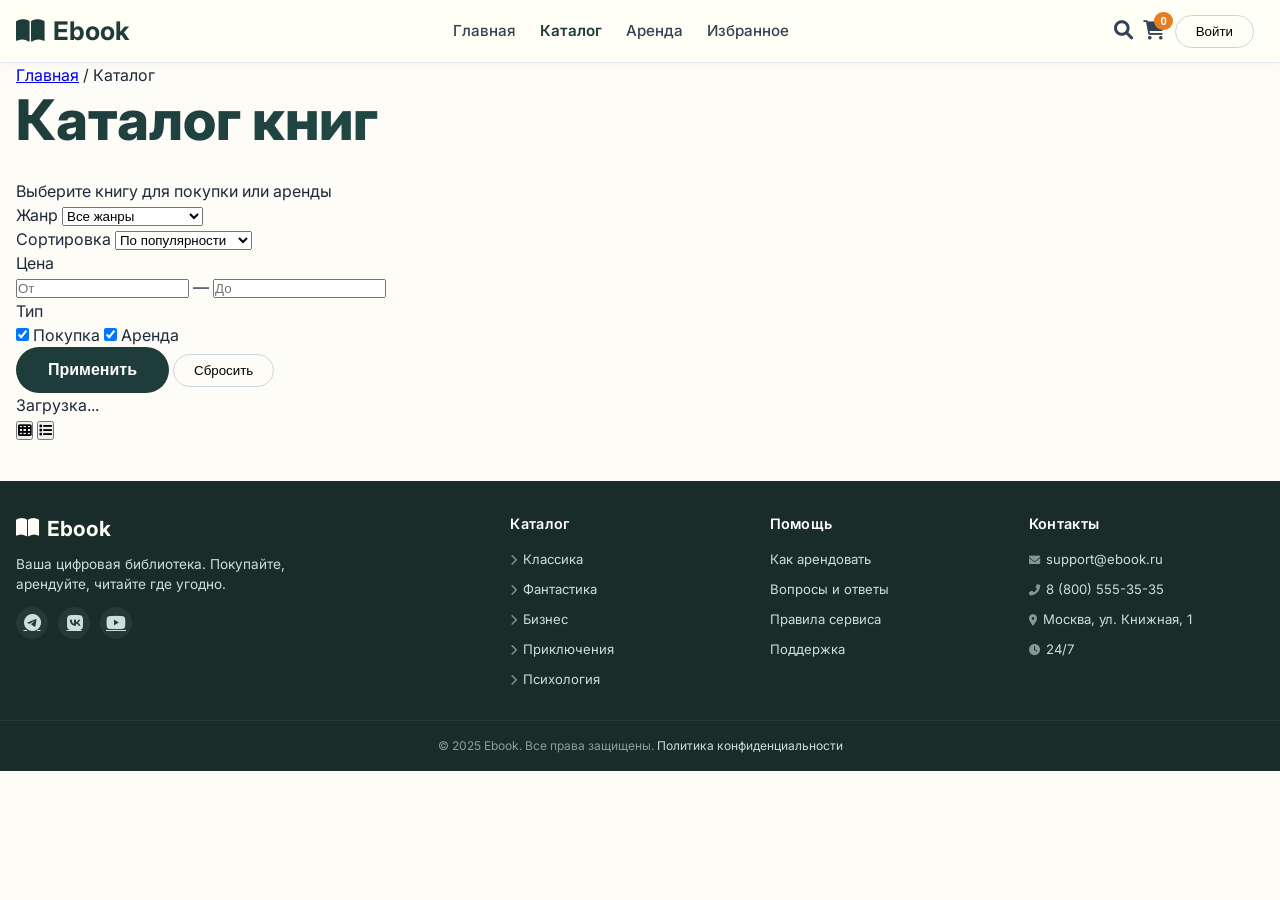
==== catalog.html @ c2105629 "Pre-release(v2)" ====
<!DOCTYPE html>
<html lang="ru">
<head>
    <meta charset="UTF-8">
    <meta name="viewport" content="width=device-width, initial-scale=1.0, user-scalable=yes">
    <title>Каталог книг — Ebook</title>
    <link rel="stylesheet" href="style.css">
    <link rel="stylesheet" href="catalog.css">
    <link href="https://fonts.googleapis.com/css2?family=Inter:opsz,wght@14..32,300;14..32,400;14..32,600;14..32,700&display=swap" rel="stylesheet">
    <link rel="stylesheet" href="https://cdnjs.cloudflare.com/ajax/libs/font-awesome/6.0.0-beta3/css/all.min.css">
</head>
<body>
    <header class="header">
        <div class="container header-container">
            <div class="logo">
                <i class="fas fa-book-open"></i>
                <span>Ebook</span>
            </div>
            <nav class="nav">
                <a href="index.html" class="nav-link">Главная</a>
                <a href="catalog.html" class="nav-link active">Каталог</a>
                <a href="rentals.html" class="nav-link">Аренда</a>
                <a href="favorites.html" class="nav-link">Избранное</a>
            </nav>
            <div class="header-actions">
                <button class="icon-btn" id="searchToggle"><i class="fas fa-search"></i></button>
                <div style="position: relative;">
                    <button class="icon-btn cart-btn">
                        <i class="fas fa-shopping-cart"></i>
                        <span class="cart-badge">0</span>
                    </button>
                    <div id="cartDropdown" class="cart-dropdown">
                        <div class="cart-header">
                            <h3><i class="fas fa-shopping-cart"></i> Моя корзина</h3>
                        </div>
                        <div id="cartItems" class="cart-items">
                            <div class="cart-empty">
                                <i class="fas fa-shopping-cart"></i>
                                <p>Корзина пуста</p>
                                <small>Добавьте книги из каталога</small>
                            </div>
                        </div>
                        <div class="cart-footer">
                            <div class="cart-total">
                                <span>Итого:</span>
                                <span id="cartTotal">0 ₽</span>
                            </div>
                            <button id="checkoutBtn" class="cart-checkout-btn">Оформить заказ</button>
                        </div>
                    </div>
                </div>
                <div id="authButtons">
                    <button class="btn-outline" id="openLoginModal">Войти</button>
                </div>
                <div id="userMenuContainer"></div>
            </div>
            <button class="mobile-menu-btn" id="mobileMenuBtn"><i class="fas fa-bars"></i></button>
        </div>
        <div class="search-bar" id="searchBar">
            <div class="container">
                <input type="text" placeholder="Поиск книг, авторов, жанров..." id="searchInput">
                <button><i class="fas fa-search"></i></button>
            </div>
        </div>
    </header>

    <main>
        <!-- Хлебные крошки -->
        <div class="breadcrumbs">
            <div class="container">
                <a href="index.html">Главная</a>
                <span>/</span>
                <span class="current">Каталог</span>
            </div>
        </div>

        <!-- Заголовок каталога -->
        <section class="catalog-header">
            <div class="container">
                <h1>Каталог книг</h1>
                <p>Выберите книгу для покупки или аренды</p>
            </div>
        </section>

        <!-- Фильтры -->
        <section class="filters-section">
            <div class="container">
                <div class="filters-wrapper">
                    <div class="filter-group">
                        <label for="genreFilter">Жанр</label>
                        <select id="genreFilter">
                            <option value="all">Все жанры</option>
                            <option value="классика">Классика</option>
                            <option value="фантастика">Фантастика</option>
                            <option value="бизнес">Бизнес-литература</option>
                            <option value="приключения">Приключения</option>
                            <option value="философия">Философия</option>
                            <option value="психология">Психология</option>
                            <option value="финансы">Финансы</option>
                        </select>
                    </div>

                    <div class="filter-group">
                        <label for="sortFilter">Сортировка</label>
                        <select id="sortFilter">
                            <option value="popular">По популярности</option>
                            <option value="price_asc">Сначала дешёвые</option>
                            <option value="price_desc">Сначала дорогие</option>
                            <option value="title">По названию</option>
                            <option value="new">Сначала новые</option>
                        </select>
                    </div>

                    <div class="filter-group price-filter">
                        <label>Цена</label>
                        <div class="price-inputs">
                            <input type="number" id="priceMin" placeholder="От" min="0">
                            <span>—</span>
                            <input type="number" id="priceMax" placeholder="До" min="0">
                        </div>
                    </div>

                    <div class="filter-group">
                        <label>Тип</label>
                        <div class="type-filters">
                            <label class="checkbox-label">
                                <input type="checkbox" id="filterBuy" checked>
                                Покупка
                            </label>
                            <label class="checkbox-label">
                                <input type="checkbox" id="filterRent" checked>
                                Аренда
                            </label>
                        </div>
                    </div>

                    <button id="applyFiltersBtn" class="btn-primary">Применить</button>
                    <button id="resetFiltersBtn" class="btn-outline">Сбросить</button>
                </div>
            </div>
        </section>

        <!-- Результаты -->
        <section class="catalog-results">
            <div class="container">
                <div class="results-header">
                    <span id="resultsCount">Загрузка...</span>
                    <div class="view-options">
                        <button class="view-btn active" data-view="grid"><i class="fas fa-th"></i></button>
                        <button class="view-btn" data-view="list"><i class="fas fa-list"></i></button>
                    </div>
                </div>
                <div class="books-grid" id="booksGrid">
                    <!-- Книги будут подгружены через JS -->
                </div>
                <div id="pagination" class="pagination">
                    <!-- Пагинация -->
                </div>
            </div>
        </section>
    </main>

    <footer class="footer">
    <div class="container footer-container">
        <div class="footer-col">
            <div class="logo"><i class="fas fa-book-open"></i> Ebook</div>
            <p>Ваша цифровая библиотека. Покупайте, арендуйте, читайте где угодно.</p>
            <div class="socials">
                <a href="https://web.telegram.org/" aria-label="Telegram"><i class="fab fa-telegram"></i></a>
                <a href="https://vk.ru/id590981479" aria-label="VK"><i class="fab fa-vk"></i></a>
                <a href="https://www.youtube.com/watch?v=0uU8vvMpwZo&t=7871s" aria-label="YouTube"><i class="fab fa-youtube"></i></a>
            </div>
        </div>
        <div class="footer-col">
            <h4>Каталог</h4>
            <ul>
                <li><a href="catalog.html?genre=классика"><i class="fas fa-chevron-right"></i> Классика</a></li>
                <li><a href="catalog.html?genre=фантастика"><i class="fas fa-chevron-right"></i> Фантастика</a></li>
                <li><a href="catalog.html?genre=бизнес"><i class="fas fa-chevron-right"></i> Бизнес</a></li>
                <li><a href="catalog.html?genre=приключения"><i class="fas fa-chevron-right"></i> Приключения</a></li>
                <li><a href="catalog.html?genre=психология"><i class="fas fa-chevron-right"></i> Психология</a></li>
            </ul>
        </div>
        <div class="footer-col">
            <h4>Помощь</h4>
                    <ul>
                        <li><a href="faq.html#how-to-rent">Как арендовать</a></li>
                        <li><a href="faq.html#qa">Вопросы и ответы</a></li>
                        <li><a href="faq.html#rules">Правила сервиса</a></li>
                        <li><a href="faq.html#support">Поддержка</a></li>
                    </ul>
        </div>
        <div class="footer-col">
            <h4>Контакты</h4>
            <ul>
                <li><a href="mailto:support@ebook.ru"><i class="fas fa-envelope"></i> support@ebook.ru</a></li>
                <li><a href="tel:88005553535"><i class="fas fa-phone-alt"></i> 8 (800) 555-35-35</a></li>
                <li><a href="#"><i class="fas fa-map-marker-alt"></i> Москва, ул. Книжная, 1</a></li>
                <li><a href="#"><i class="fas fa-clock"></i> 24/7</a></li>
            </ul>
        </div>
    </div>
    <div class="footer-bottom">
        <p>© 2025 Ebook. Все права защищены. <a href="#">Политика конфиденциальности</a></p>
    </div>
</footer>

    <!-- Модальное окно авторизации -->
    <div id="authModal" class="modal">
        <div class="modal-content">
            <div class="modal-header">
                <h2 id="modalTitle">Вход в аккаунт</h2>
                <button class="modal-close">&times;</button>
            </div>
            
            <div id="loginForm" class="auth-form">
                <div class="form-group">
                    <label for="loginEmail">Email</label>
                    <input type="email" id="loginEmail" placeholder="example@mail.com" required>
                </div>
                <div class="form-group">
                    <label for="loginPassword">Пароль</label>
                    <input type="password" id="loginPassword" placeholder="••••••••" required>
                </div>
                <button id="loginBtn" class="btn-primary auth-submit">Войти</button>
                <p class="auth-switch">
                    Нет аккаунта? <a href="#" id="switchToRegister">Зарегистрироваться</a>
                </p>
                <p class="auth-switch">
                    <a href="#" id="forgotPassword">Забыли пароль?</a>
                </p>
            </div>
            
            <div id="registerForm" class="auth-form" style="display: none;">
                <div class="form-group">
                    <label for="regUsername">Имя пользователя</label>
                    <input type="text" id="regUsername" placeholder="Иван Иванов" required>
                </div>
                <div class="form-group">
                    <label for="regEmail">Email</label>
                    <input type="email" id="regEmail" placeholder="example@mail.com" required>
                </div>
                <div class="form-group">
                    <label for="regPassword">Пароль</label>
                    <input type="password" id="regPassword" placeholder="минимум 6 символов" required>
                </div>
                <div class="form-group">
                    <label for="regConfirmPassword">Подтвердите пароль</label>
                    <input type="password" id="regConfirmPassword" placeholder="••••••••" required>
                </div>
                <button id="registerBtn" class="btn-primary auth-submit">Зарегистрироваться</button>
                <p class="auth-switch">
                    Уже есть аккаунт? <a href="#" id="switchToLogin">Войти</a>
                </p>
            </div>
            
            <div id="resetForm" class="auth-form" style="display: none;">
                <div class="form-group">
                    <label for="resetEmail">Email</label>
                    <input type="email" id="resetEmail" placeholder="example@mail.com" required>
                </div>
                <button id="resetBtn" class="btn-primary auth-submit">Сбросить пароль</button>
                <p class="auth-switch">
                    <a href="#" id="backToLogin">Вернуться ко входу</a>
                </p>
            </div>
            
            <div id="authMessage" class="auth-message"></div>
        </div>
    </div>

    <!-- Профиль пользователя -->
    <div id="userMenu" class="user-menu" style="display: none;">
        <div class="user-info">
            <i class="fas fa-user-circle"></i>
            <span id="userName"></span>
        </div>
        <div class="user-dropdown">
            <a href="#" id="userProfileBtn"><i class="fas fa-user"></i> Профиль</a>
            <a href="rentals.html"><i class="fas fa-calendar-alt"></i> Мои аренды</a>
            <a href="favorites.html"><i class="fas fa-heart"></i> Избранное</a>
            <a href="#" id="logoutBtn"><i class="fas fa-sign-out-alt"></i> Выйти</a>
        </div>
    </div>

    <script type="module" src="catalog.js"></script>
</body>
</html>
---- style.css ----
/* RESET & BASE */
* {
    margin: 0;
    padding: 0;
    box-sizing: border-box;
}

body {
    font-family: 'Inter', sans-serif;
    background-color: #fefcf7;
    color: #1e2a3a;
    line-height: 1.5;
}

.container {
    max-width: 1400px;
    margin: 0 auto;
    padding: 0 16px;
}

/* TYPOGRAPHY */
h1 {
    font-size: 3.5rem;
    font-weight: 800;
    line-height: 1.2;
    margin-bottom: 1.5rem;
    background: linear-gradient(135deg, #1e3c3a, #2a5f5b);
    -webkit-background-clip: text;
    background-clip: text;
    color: transparent;
}

h2 {
    font-size: 2.2rem;
    margin-bottom: 0.5rem;
    color: #1e3c3a;
}

.section-header {
    text-align: center;
    margin-bottom: 3rem;
}

.section-header p {
    color: #5a6e7c;
    font-size: 1.1rem;
}

/* BUTTONS */
.btn-primary {
    background: #1e3c3a;
    color: white;
    border: none;
    padding: 14px 32px;
    border-radius: 40px;
    font-weight: 600;
    font-size: 1rem;
    cursor: pointer;
    transition: 0.2s;
    display: inline-flex;
    align-items: center;
    gap: 10px;
}

.btn-primary:hover {
    background: #2a5f5b;
    transform: translateY(-2px);
    box-shadow: 0 10px 20px rgba(0,0,0,0.05);
}

.btn-secondary {
    background: white;
    border: 1px solid #cbd5e1;
    padding: 14px 32px;
    border-radius: 40px;
    font-weight: 600;
    cursor: pointer;
    transition: 0.2s;
    display: inline-flex;
    align-items: center;
    gap: 8px;
}

.btn-secondary:hover {
    background: #f1f5f9;
    border-color: #1e3c3a;
}

.btn-outline {
    background: transparent;
    border: 1px solid #cbd5e1;
    padding: 8px 20px;
    border-radius: 40px;
    font-weight: 500;
    cursor: pointer;
    transition: 0.2s;
}

.btn-outline:hover {
    border-color: #1e3c3a;
    background: #f8fafc;
}

/* HEADER */
.header {
    background: white;
    box-shadow: 0 2px 15px rgba(0,0,0,0.03);
    position: sticky;
    top: 0;
    z-index: 100;
    backdrop-filter: blur(8px);
    background: rgba(255,255,245,0.92);
}

.header-container {
    display: flex;
    justify-content: space-between;
    align-items: center;
    padding: 12px 16px;
    gap: 20px;
    flex-wrap: wrap;
}

.logo {
    font-size: 1.6rem;
    font-weight: 700;
    color: #1e3c3a;
    display: flex;
    align-items: center;
    gap: 8px;
}

.logo i {
    font-size: 1.6rem;
}

.nav {
    display: flex;
    gap: 24px;
}

.nav-link {
    text-decoration: none;
    color: #334155;
    font-weight: 500;
    transition: 0.2s;
    font-size: 0.95rem;
}

.nav-link.active,
.nav-link:hover {
    color: #1e3c3a;
    font-weight: 600;
}

.header-actions {
    display: flex;
    gap: 10px;
    align-items: center;
    position: relative;
}

.icon-btn {
    background: none;
    border: none;
    font-size: 1.2rem;
    cursor: pointer;
    color: #334155;
    position: relative;
}

.cart-badge {
    position: absolute;
    top: -8px;
    right: -8px;
    background: #e67e22;
    color: white;
    font-size: 0.7rem;
    border-radius: 20px;
    padding: 2px 6px;
    font-weight: bold;
    display: flex;
    align-items: center;
    justify-content: center;
    min-width: 18px;
    height: 18px;
}

.mobile-menu-btn {
    display: none;
    background: none;
    border: none;
    font-size: 1.6rem;
    cursor: pointer;
}

.search-bar {
    max-height: 0;
    overflow: hidden;
    transition: max-height 0.3s ease;
    background: white;
    border-top: 1px solid #e2e8f0;
}

.search-bar.open {
    max-height: 80px;
    padding: 16px 0;
}

.search-bar .container {
    display: flex;
    gap: 12px;
}

.search-bar input {
    flex: 1;
    padding: 12px 20px;
    border: 1px solid #e2e8f0;
    border-radius: 60px;
    font-size: 1rem;
}

.search-bar button {
    background: #1e3c3a;
    border: none;
    padding: 0 24px;
    border-radius: 60px;
    color: white;
    cursor: pointer;
}

/* HERO */
.hero {
    padding: 50px 0 30px;
}

.hero-container {
    display: flex;
    align-items: center;
    gap: 40px;
    flex-wrap: wrap;
}

.hero-content {
    flex: 1.2;
}

.hero-buttons {
    display: flex;
    gap: 16px;
    margin: 32px 0;
    flex-wrap: wrap;
}

.stats {
    display: flex;
    gap: 32px;
    margin-top: 20px;
}

.stats div span {
    font-weight: 800;
    font-size: 1.5rem;
    display: block;
    color: #1e3c3a;
}

.hero-image {
    flex: 0.8;
    text-align: center;
}

.hero-image img {
    max-width: 100%;
    border-radius: 32px;
}

/* FEATURES */
.features {
    padding: 50px 0;
    background: #f9f7f2;
}

.features-grid {
    display: grid;
    grid-template-columns: repeat(auto-fit, minmax(220px, 1fr));
    gap: 24px;
}

.feature-card {
    background: white;
    padding: 28px 20px;
    border-radius: 24px;
    text-align: center;
    transition: 0.2s;
    box-shadow: 0 8px 20px rgba(0,0,0,0.02);
    min-height: 280px;
    flex-direction: column;
    justify-content: center;
}

.feature-card i {
    font-size: 2.5rem;
    color: #2a5f5b;
    margin-bottom: 16px;
}

.feature-card h3 {
    font-size: 1.1rem;
    margin-bottom: 12px;
}

.feature-card p {
    font-size: 0.9rem;
    line-height: 1.6;
}

/* BOOKS GRID */
.catalog-preview {
    padding: 60px 0;
}

.books-grid {
    display: grid;
    grid-template-columns: repeat(auto-fill, minmax(200px, 1fr));
    gap: 28px;
    margin-bottom: 40px;
}

.book-card {
    background: white;
    border-radius: 20px;
    overflow: hidden;
    box-shadow: 0 10px 20px rgba(0,0,0,0.05);
    transition: 0.2s;
    cursor: pointer;
    display: flex;
    flex-direction: column;
}

.book-card:hover {
    transform: translateY(-6px);
    box-shadow: 0 20px 30px -12px rgba(0,0,0,0.1);
}

.book-cover {
    height: 250px;
    background: #eef2f0;
    display: flex;
    align-items: center;
    justify-content: center;
    overflow: hidden;
    position: relative;
}

.book-cover img {
    width: 100%;
    height: 100%;
    object-fit: cover;
    transition: transform 0.3s ease;
}

.book-card:hover .book-cover img {
    transform: scale(1.05);
}

.book-info {
    padding: 16px;
    flex-grow: 1;
    display: flex;
    flex-direction: column;
}

.book-header {
    display: flex;
    justify-content: space-between;
    align-items: flex-start;
    gap: 10px;
    margin-bottom: 4px;
}

.book-title {
    font-weight: 700;
    font-size: 1rem;
    line-height: 1.3;
    flex: 1;
}

.book-author {
    color: #5a6e7c;
    font-size: 0.8rem;
    margin-bottom: 10px;
}

.book-description {
    font-size: 0.8rem;
    color: #5a6e7c;
    line-height: 1.4;
    margin-bottom: 12px;
    flex-grow: 1;
}

.book-actions {
    display: flex;
    justify-content: space-between;
    align-items: center;
    margin-top: auto;
    gap: 8px;
    flex-wrap: wrap;
}

.price {
    font-weight: 800;
    color: #1e3c3a;
    white-space: nowrap;
    font-size: 1rem;
}

.rent-btn, .buy-btn {
    border: none;
    padding: 6px 10px;
    border-radius: 30px;
    font-size: 0.7rem;
    font-weight: 600;
    cursor: pointer;
    white-space: nowrap;
}

.rent-btn {
    background: #eef2ff;
    color: #1e3c3a;
}

.buy-btn {
    background: #1e3c3a;
    color: white;
}

/* RENT CTA */
.rent-cta {
    background: linear-gradient(135deg, #eef5f2, #e2eae6);
    padding: 60px 0;
}

.rent-container {
    display: flex;
    align-items: center;
    gap: 50px;
    flex-wrap: wrap;
}

.rent-content {
    flex: 1;
}

.rent-badge {
    background: #e67e22;
    color: white;
    padding: 4px 14px;
    border-radius: 50px;
    font-size: 0.8rem;
    font-weight: 600;
    display: inline-block;
    margin-bottom: 16px;
}

.rent-list {
    list-style: none;
    margin: 24px 0;
}

.rent-list li {
    margin: 12px 0;
    display: flex;
    align-items: center;
    gap: 12px;
}

.rent-list i {
    color: #2a5f5b;
}

.rent-image {
    flex: 1;
    text-align: center;
}

.rent-image img {
    max-width: 60%;
    height: auto;
    border-radius: 28px;
}

/* TESTIMONIALS */
.testimonials {
    padding: 60px 0;
}

.testimonial-slider {
    display: flex;
    gap: 28px;
    flex-wrap: wrap;
    justify-content: center;
}

.testimonial-card {
    background: white;
    border-radius: 24px;
    padding: 24px;
    width: 280px;
    box-shadow: 0 10px 20px rgba(0,0,0,0.04);
    border: 1px solid #f0ede8;
}

.rating {
    color: #f4b642;
    margin-bottom: 12px;
    letter-spacing: 2px;
}

.author {
    margin-top: 16px;
    font-weight: 600;
    color: #1e3c3a;
}

/* FOOTER */
.footer {
    background: #1a2c2a;
    color: #cddfda;
    padding-top: 32px;
}

.footer-container {
    display: grid;
    grid-template-columns: 2fr 1fr 1fr 1fr;
    gap: 24px;
    padding-bottom: 24px;
}

.footer-col .logo {
    color: #fefcf7;
    margin-bottom: 10px;
    font-size: 1.3rem;
}

.footer-col .logo i {
    font-size: 1.3rem;
}

.footer-col p {
    font-size: 0.85rem;
    line-height: 1.5;
    color: #cddfda;
    margin-bottom: 12px;
    max-width: 280px;
}

.footer-col h4 {
    color: white;
    margin-bottom: 12px;
    font-size: 0.9rem;
    font-weight: 600;
    letter-spacing: 0.3px;
}

.footer-col ul {
    list-style: none;
}

.footer-col ul li {
    margin-bottom: 6px;
}

.footer-col ul li a {
    color: #cddfda;
    text-decoration: none;
    font-size: 0.82rem;
    transition: 0.2s;
    display: inline-flex;
    align-items: center;
    gap: 6px;
}

.footer-col ul li a:hover {
    color: white;
    transform: translateX(4px);
}

.footer-col ul li a i {
    font-size: 0.7rem;
    opacity: 0.6;
}

.socials {
    display: flex;
    gap: 10px;
    margin-top: 4px;
}

.socials a {
    color: #cddfda;
    font-size: 1.1rem;
    transition: 0.2s;
    width: 32px;
    height: 32px;
    display: flex;
    align-items: center;
    justify-content: center;
    border-radius: 50%;
    background: rgba(255,255,255,0.06);
    transition: 0.2s;
}

.socials a:hover {
    color: white;
    background: rgba(255,255,255,0.12);
    transform: translateY(-2px);
}

.footer-bottom {
    text-align: center;
    padding: 16px;
    border-top: 1px solid rgba(255,255,255,0.06);
    font-size: 0.75rem;
    color: #8a9e9a;
}

.footer-bottom a {
    color: #cddfda;
    text-decoration: none;
    transition: 0.2s;
}

.footer-bottom a:hover {
    color: white;
}

/* Адаптив для футера */
@media (max-width: 992px) {
    .footer-container {
        grid-template-columns: 1fr 1fr;
        gap: 20px;
    }
    
    .footer-col:first-child {
        grid-column: 1 / -1;
    }
    
    .footer-col p {
        max-width: 100%;
    }
}

@media (max-width: 480px) {
    .footer {
        padding-top: 24px;
    }
    
    .footer-container {
        grid-template-columns: 1fr;
        gap: 16px;
        padding-bottom: 16px;
    }
    
    .footer-col:first-child {
        grid-column: 1;
    }
    
    .socials {
        justify-content: center;
    }
    
    .footer-col h4 {
        margin-bottom: 8px;
    }
    
    .footer-col ul li {
        margin-bottom: 4px;
    }
}

/* RESPONSIVE */
@media (max-width: 992px) {
    .container {
        padding: 0 12px;
    }
    h1 { font-size: 2.8rem; }
    h2 { font-size: 2rem; }
}

@media (max-width: 768px) {
    .nav, .header-actions {
        display: none;
    }
    .mobile-menu-btn {
        display: block;
    }
    h1 { font-size: 2rem; }
    h2 { font-size: 1.5rem; }
    .hero-container { flex-direction: column; text-align: center; }
    .stats { justify-content: center; }
    .hero-buttons { justify-content: center; }
    .rent-container { flex-direction: column; text-align: center; }
    .rent-list li { justify-content: center; }
    .books-grid {
        grid-template-columns: repeat(auto-fill, minmax(160px, 1fr));
        gap: 16px;
    }
    .book-cover {
        height: 200px;
    }
    .footer-container {
        grid-template-columns: 1fr 1fr;
        gap: 24px;
    }
}

@media (max-width: 480px) {
    .container {
        padding: 0 8px;
    }
    h1 { font-size: 1.6rem; }
    .books-grid {
        grid-template-columns: repeat(auto-fill, minmax(140px, 1fr));
        gap: 12px;
    }
    .book-cover {
        height: 160px;
    }
    .footer-container {
        grid-template-columns: 1fr;
        gap: 20px;
    }
}

/* ========== МОДАЛЬНОЕ ОКНО АВТОРИЗАЦИИ ========== */
.modal {
    display: none;
    position: fixed;
    z-index: 1000;
    left: 0;
    top: 0;
    width: 100%;
    height: 100%;
    background-color: rgba(0,0,0,0.5);
    animation: fadeIn 0.3s;
}

@keyframes fadeIn {
    from { opacity: 0; }
    to { opacity: 1; }
}

.modal-content {
    background-color: white;
    margin: 10% auto;
    padding: 0;
    border-radius: 24px;
    width: 90%;
    max-width: 420px;
    box-shadow: 0 20px 60px rgba(0,0,0,0.2);
    animation: slideDown 0.3s;
}

@keyframes slideDown {
    from {
        transform: translateY(-50px);
        opacity: 0;
    }
    to {
        transform: translateY(0);
        opacity: 1;
    }
}

.modal-header {
    display: flex;
    justify-content: space-between;
    align-items: center;
    padding: 20px 24px;
    border-bottom: 1px solid #e2e8f0;
}

.modal-header h2 {
    margin: 0;
    font-size: 1.3rem;
}

.modal-close {
    background: none;
    border: none;
    font-size: 28px;
    cursor: pointer;
    color: #94a3b8;
    transition: 0.2s;
}

.modal-close:hover {
    color: #1e3c3a;
}

.auth-form {
    padding: 24px;
}

.form-group {
    margin-bottom: 16px;
}

.form-group label {
    display: block;
    margin-bottom: 6px;
    font-weight: 600;
    color: #1e2a3a;
    font-size: 0.9rem;
}

.form-group input {
    width: 100%;
    padding: 10px 14px;
    border: 1px solid #cbd5e1;
    border-radius: 12px;
    font-size: 0.95rem;
    transition: 0.2s;
}

.form-group input:focus {
    outline: none;
    border-color: #1e3c3a;
    box-shadow: 0 0 0 3px rgba(30,60,58,0.08);
}

.auth-submit {
    width: 100%;
    margin-top: 4px;
    justify-content: center;
}

.auth-switch {
    text-align: center;
    margin-top: 16px;
    font-size: 0.85rem;
    color: #64748b;
}

.auth-switch a {
    color: #1e3c3a;
    text-decoration: none;
    font-weight: 600;
}

.auth-switch a:hover {
    text-decoration: underline;
}

.auth-message {
    padding: 0 24px 20px;
    margin-top: -8px;
}

.auth-message.success {
    color: #10b981;
    background: #d1fae5;
    padding: 10px;
    border-radius: 12px;
}

.auth-message.error {
    color: #ef4444;
    background: #fee2e2;
    padding: 10px;
    border-radius: 12px;
}

/* ========== МЕНЮ ПОЛЬЗОВАТЕЛЯ ========== */
.user-menu {
    position: relative;
    cursor: pointer;
}

.user-info {
    display: flex;
    align-items: center;
    gap: 8px;
    padding: 6px 12px;
    border-radius: 40px;
    background: #f1f5f9;
    transition: 0.2s;
}

.user-info:hover {
    background: #e2e8f0;
}

.user-info i {
    font-size: 1.2rem;
    color: #1e3c3a;
}

.user-info span {
    font-weight: 500;
    color: #1e2a3a;
    font-size: 0.9rem;
}

.user-dropdown {
    display: none;
    position: absolute;
    top: 100%;
    right: 0;
    margin-top: 8px;
    background: white;
    border-radius: 16px;
    box-shadow: 0 10px 30px rgba(0,0,0,0.1);
    min-width: 180px;
    z-index: 100;
    overflow: hidden;
}

.user-menu:hover .user-dropdown {
    display: block;
}

.user-dropdown a {
    display: flex;
    align-items: center;
    gap: 10px;
    padding: 10px 16px;
    text-decoration: none;
    color: #334155;
    transition: 0.2s;
    font-size: 0.9rem;
}

.user-dropdown a:hover {
    background: #f1f5f9;
    color: #1e3c3a;
}

.user-dropdown a i {
    width: 18px;
}

/* ========== УВЕДОМЛЕНИЕ (TOAST) ========== */
.toast-notification {
    position: fixed;
    bottom: 20px;
    left: 20px;
    background: white;
    border-radius: 16px;
    padding: 14px 20px;
    box-shadow: 0 10px 30px rgba(0,0,0,0.15);
    display: flex;
    align-items: center;
    gap: 12px;
    z-index: 1100;
    animation: slideInLeft 0.3s ease;
    border-left: 4px solid #2a5f5b;
    max-width: 320px;
}

@keyframes slideInLeft {
    from {
        transform: translateX(-100%);
        opacity: 0;
    }
    to {
        transform: translateX(0);
        opacity: 1;
    }
}

.toast-notification i {
    font-size: 1.3rem;
    color: #2a5f5b;
}

.toast-content {
    flex: 1;
}

.toast-title {
    font-weight: 700;
    color: #1e3c3a;
    margin-bottom: 2px;
    font-size: 0.95rem;
}

.toast-message {
    font-size: 0.8rem;
    color: #5a6e7c;
}

.toast-close {
    background: none;
    border: none;
    font-size: 1.1rem;
    cursor: pointer;
    color: #94a3b8;
    transition: 0.2s;
}

.toast-close:hover {
    color: #1e3c3a;
}

/* ========== КОРЗИНА (DROPDOWN) ========== */
.cart-dropdown {
    position: absolute;
    top: 100%;
    right: 0;
    margin-top: 10px;
    background: white;
    border-radius: 20px;
    box-shadow: 0 15px 40px rgba(0,0,0,0.12);
    width: 350px;
    max-width: 90vw;
    z-index: 1000;
    display: none;
    overflow: hidden;
    animation: fadeInDown 0.2s ease;
}

@keyframes fadeInDown {
    from {
        opacity: 0;
        transform: translateY(-10px);
    }
    to {
        opacity: 1;
        transform: translateY(0);
    }
}

.cart-dropdown.show {
    display: block;
}

.cart-header {
    padding: 14px 18px;
    background: #f9f7f2;
    border-bottom: 1px solid #e8e4dc;
}

.cart-header h3 {
    font-size: 1rem;
    color: #1e3c3a;
    display: flex;
    align-items: center;
    gap: 8px;
}

.cart-items {
    max-height: 350px;
    overflow-y: auto;
}

.cart-item {
    display: flex;
    gap: 12px;
    padding: 12px 16px;
    border-bottom: 1px solid #f0ede8;
    transition: 0.2s;
}

.cart-item:hover {
    background: #fefcf7;
}

.cart-item-image {
    width: 50px;
    height: 66px;
    border-radius: 10px;
    overflow: hidden;
    background: #eef2f0;
    flex-shrink: 0;
}

.cart-item-image img {
    width: 100%;
    height: 100%;
    object-fit: cover;
}

.cart-item-details {
    flex: 1;
}

.cart-item-title {
    font-weight: 700;
    color: #1e2a3a;
    font-size: 0.85rem;
    margin-bottom: 2px;
}

.cart-item-author {
    font-size: 0.7rem;
    color: #5a6e7c;
    margin-bottom: 4px;
}

.cart-item-price {
    font-weight: 700;
    color: #1e3c3a;
    font-size: 0.8rem;
}

.cart-item-type {
    display: inline-block;
    background: #eef2ff;
    padding: 2px 8px;
    border-radius: 20px;
    font-size: 0.65rem;
    font-weight: 600;
    color: #1e3c3a;
    margin-left: 6px;
}

.cart-item-remove {
    background: none;
    border: none;
    color: #cbd5e1;
    cursor: pointer;
    font-size: 0.9rem;
    transition: 0.2s;
    padding: 0 6px;
}

.cart-item-remove:hover {
    color: #ef4444;
}

.cart-footer {
    padding: 14px 18px;
    background: #f9f7f2;
    border-top: 1px solid #e8e4dc;
}

.cart-total {
    display: flex;
    justify-content: space-between;
    font-weight: 700;
    color: #1e3c3a;
    margin-bottom: 12px;
    font-size: 0.95rem;
}

.cart-checkout-btn {
    width: 100%;
    background: #1e3c3a;
    color: white;
    border: none;
    padding: 10px;
    border-radius: 40px;
    font-weight: 600;
    cursor: pointer;
    transition: 0.2s;
}

.cart-checkout-btn:hover {
    background: #2a5f5b;
    transform: translateY(-2px);
}

.cart-empty {
    padding: 30px 16px;
    text-align: center;
    color: #5a6e7c;
}

.cart-empty i {
    font-size: 2.5rem;
    color: #cbd5e1;
    margin-bottom: 10px;
    display: block;
}

/* ========== КНОПКА ИЗБРАННОГО ========== */
.favorite-btn {
    background: none;
    border: none;
    cursor: pointer;
    font-size: 1rem;
    color: #cbd5e1;
    transition: all 0.25s ease;
    padding: 2px;
    flex-shrink: 0;
    margin-top: -2px;
}

.favorite-btn:hover {
    transform: scale(1.15);
    color: #e67e22;
}

.favorite-btn:active {
    transform: scale(0.9);
}

.favorite-btn.active {
    color: #e67e22;
}

.favorite-btn.active:hover {
    transform: scale(1.15);
    color: #e67e22;
}

.favorite-btn i {
    transition: all 0.3s ease;
    pointer-events: none;
}

.favorite-btn.active i {
    animation: heartPop 0.35s ease;
}

.favorite-btn:not(.active) i {
    font-weight: 400;
}

.favorite-btn.active i {
    font-weight: 900;
}

@keyframes heartPop {
    0% { transform: scale(1); }
    30% { transform: scale(1.4); color: #e67e22; }
    50% { transform: scale(0.85); }
    70% { transform: scale(1.15); }
    100% { transform: scale(1); }
}

/* Адаптив для мобильных */
@media (max-width: 768px) {
    .modal-content {
        margin: 20% auto;
        width: 95%;
    }
    
    .user-info span {
        display: none;
    }
    
    .user-info i {
        margin: 0;
    }
    
    .cart-dropdown {
        position: fixed;
        top: auto;
        bottom: 0;
        left: 0;
        right: 0;
        width: 100%;
        max-width: 100%;
        border-radius: 20px 20px 0 0;
        max-height: 80vh;
    }
    
    .cart-items {
        max-height: 50vh;
    }
    
    .toast-notification {
        bottom: 16px;
        left: 16px;
        right: 16px;
        max-width: calc(100% - 32px);
    }
    
    .favorite-btn {
        font-size: 0.9rem;
        padding: 2px;
    }
    
    .book-header {
        gap: 8px;
    }
}
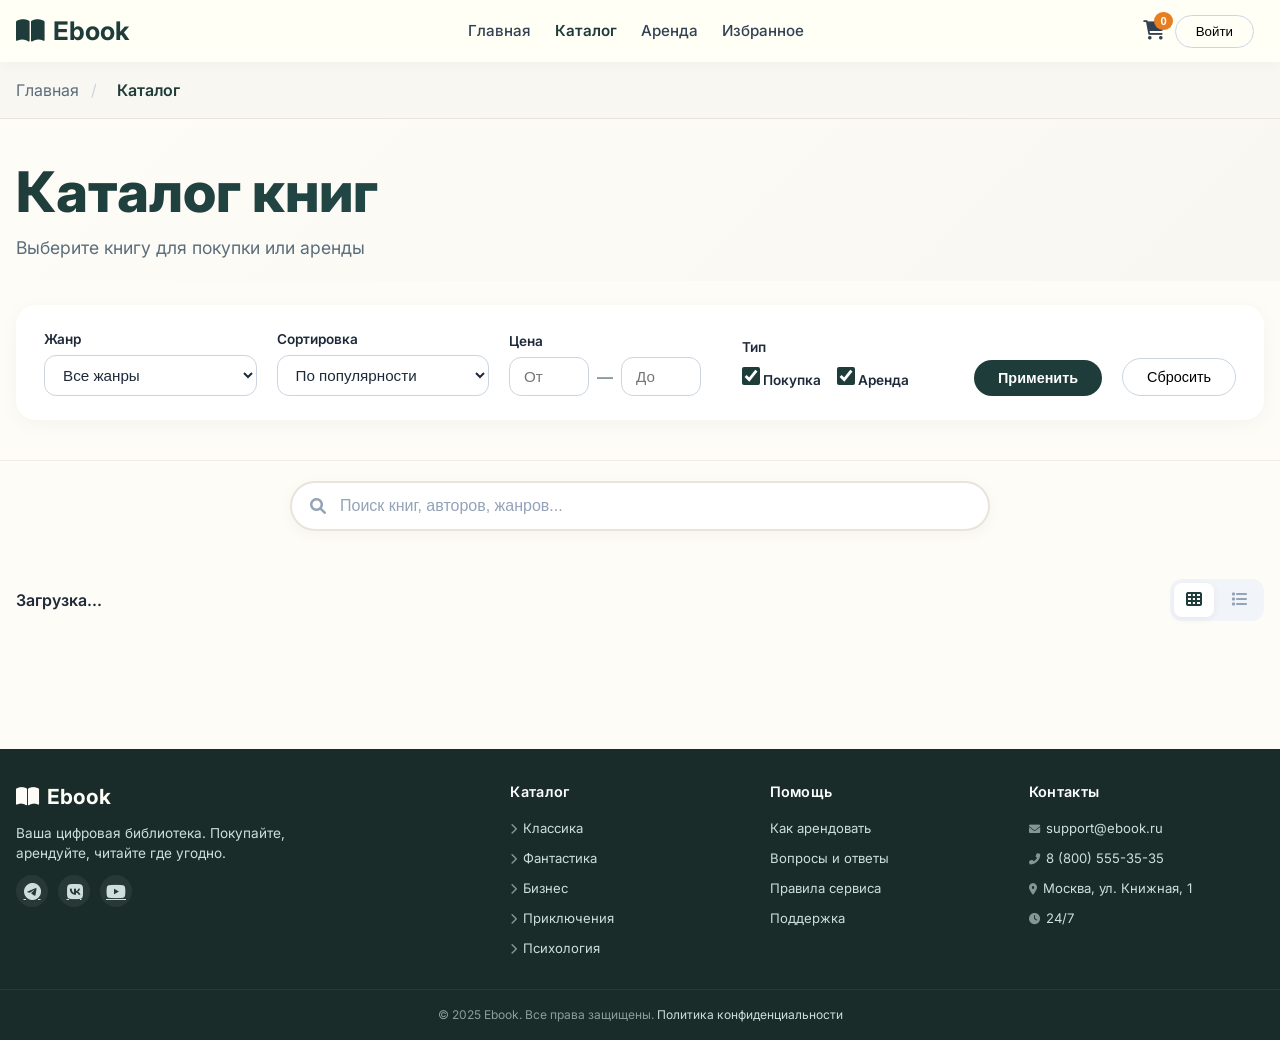
==== commit c8f21d45: "FULLRELEASE" ====
--- a/catalog.html
+++ b/catalog.html
@@ -23,7 +23,6 @@
                 <a href="favorites.html" class="nav-link">Избранное</a>
             </nav>
             <div class="header-actions">
-                <button class="icon-btn" id="searchToggle"><i class="fas fa-search"></i></button>
                 <div style="position: relative;">
                     <button class="icon-btn cart-btn">
                         <i class="fas fa-shopping-cart"></i>
@@ -55,12 +54,6 @@
                 <div id="userMenuContainer"></div>
             </div>
             <button class="mobile-menu-btn" id="mobileMenuBtn"><i class="fas fa-bars"></i></button>
-        </div>
-        <div class="search-bar" id="searchBar">
-            <div class="container">
-                <input type="text" placeholder="Поиск книг, авторов, жанров..." id="searchInput">
-                <button><i class="fas fa-search"></i></button>
-            </div>
         </div>
     </header>
 
@@ -140,6 +133,21 @@
             </div>
         </section>
 
+        <!-- Поиск -->
+        <section class="search-section">
+            <div class="container">
+                <div class="search-wrapper">
+                    <div class="search-input-wrapper">
+                        <i class="fas fa-search search-icon"></i>
+                        <input type="text" placeholder="Поиск книг, авторов, жанров..." id="searchInput">
+                        <button id="searchClearBtn" class="search-clear" style="display: none;">
+                            <i class="fas fa-times"></i>
+                        </button>
+                    </div>
+                </div>
+            </div>
+        </section>
+
         <!-- Результаты -->
         <section class="catalog-results">
             <div class="container">
--- a/catalog.css
+++ b/catalog.css
@@ -0,0 +1,566 @@
+/* ========== ХЛЕБНЫЕ КРОШКИ ========== */
+.breadcrumbs {
+    padding: 16px 0;
+    background: #f9f7f2;
+    border-bottom: 1px solid #e8e4dc;
+}
+
+.breadcrumbs a {
+    color: #5a6e7c;
+    text-decoration: none;
+    transition: 0.2s;
+}
+
+.breadcrumbs a:hover {
+    color: #1e3c3a;
+}
+
+.breadcrumbs .current {
+    color: #1e3c3a;
+    font-weight: 600;
+}
+
+.breadcrumbs span {
+    margin: 0 8px;
+    color: #cbd5e1;
+}
+
+/* ========== ЗАГОЛОВОК КАТАЛОГА ========== */
+.catalog-header {
+    padding: 40px 0 20px;
+    background: linear-gradient(135deg, #fefcf7, #f9f7f2);
+}
+
+.catalog-header h1 {
+    margin-bottom: 8px;
+}
+
+.catalog-header p {
+    color: #5a6e7c;
+    font-size: 1.1rem;
+}
+
+/* ========== ФИЛЬТРЫ ========== */
+.filters-section {
+    padding: 24px 0 40px;
+    background: #fefcf7;
+    border-bottom: 1px solid #f0ede8;
+}
+
+.filters-wrapper {
+    display: flex;
+    flex-wrap: wrap;
+    gap: 20px;
+    align-items: flex-end;
+    background: white;
+    padding: 24px 28px;
+    border-radius: 20px;
+    box-shadow: 0 4px 20px rgba(0,0,0,0.04);
+}
+
+.filter-group {
+    flex: 1;
+    min-width: 150px;
+}
+
+.filter-group label {
+    display: block;
+    font-weight: 600;
+    color: #1e2a3a;
+    font-size: 0.85rem;
+    margin-bottom: 6px;
+}
+
+.filter-group select,
+.filter-group input {
+    width: 100%;
+    padding: 10px 14px;
+    border: 1px solid #cbd5e1;
+    border-radius: 12px;
+    font-size: 0.95rem;
+    background: white;
+    transition: 0.2s;
+    color: #1e2a3a;
+}
+
+.filter-group select:focus,
+.filter-group input:focus {
+    outline: none;
+    border-color: #1e3c3a;
+    box-shadow: 0 0 0 3px rgba(30,60,58,0.08);
+}
+
+.price-inputs {
+    display: flex;
+    gap: 8px;
+    align-items: center;
+}
+
+.price-inputs input {
+    width: 80px;
+}
+
+.price-inputs span {
+    color: #5a6e7c;
+}
+
+.type-filters {
+    display: flex;
+    gap: 16px;
+    padding-top: 4px;
+}
+
+.checkbox-label {
+    display: flex;
+    align-items: center;
+    gap: 6px;
+    font-size: 0.9rem;
+    color: #334155;
+    cursor: pointer;
+}
+
+.checkbox-label input[type="checkbox"] {
+    width: 18px;
+    height: 18px;
+    accent-color: #1e3c3a;
+    cursor: pointer;
+}
+
+.filters-wrapper .btn-primary,
+.filters-wrapper .btn-outline {
+    padding: 10px 24px;
+    font-size: 0.9rem;
+    min-width: 100px;
+}
+
+/* ========== РЕЗУЛЬТАТЫ ========== */
+.catalog-results {
+    padding: 40px 0 60px;
+}
+
+.results-header {
+    display: flex;
+    justify-content: space-between;
+    align-items: center;
+    margin-bottom: 28px;
+}
+
+#resultsCount {
+    font-weight: 600;
+    color: #1e2a3a;
+}
+
+.view-options {
+    display: flex;
+    gap: 6px;
+    background: #f1f5f9;
+    padding: 4px;
+    border-radius: 12px;
+}
+
+.view-btn {
+    background: none;
+    border: none;
+    padding: 8px 12px;
+    border-radius: 8px;
+    cursor: pointer;
+    color: #94a3b8;
+    transition: 0.2s;
+    font-size: 1rem;
+}
+
+.view-btn:hover {
+    color: #1e3c3a;
+    background: rgba(30,60,58,0.05);
+}
+
+.view-btn.active {
+    background: white;
+    color: #1e3c3a;
+    box-shadow: 0 2px 8px rgba(0,0,0,0.06);
+}
+
+/* Список (list view) */
+.books-grid.list-view {
+    display: flex;
+    flex-direction: column;
+    gap: 20px;
+}
+
+.books-grid.list-view .book-card {
+    flex-direction: row;
+    min-height: 200px;
+}
+
+.books-grid.list-view .book-cover {
+    height: 200px;
+    width: 140px;
+    min-width: 140px;
+}
+
+.books-grid.list-view .book-info {
+    display: flex;
+    flex-direction: column;
+    justify-content: space-between;
+}
+
+/* ========== ПАГИНАЦИЯ ========== */
+.pagination {
+    display: flex;
+    justify-content: center;
+    gap: 8px;
+    margin-top: 40px;
+}
+
+.pagination button {
+    background: white;
+    border: 1px solid #cbd5e1;
+    padding: 8px 16px;
+    border-radius: 8px;
+    cursor: pointer;
+    transition: 0.2s;
+    color: #1e2a3a;
+    font-weight: 500;
+}
+
+.pagination button:hover:not(:disabled) {
+    background: #f1f5f9;
+    border-color: #1e3c3a;
+}
+
+.pagination button.active {
+    background: #1e3c3a;
+    color: white;
+    border-color: #1e3c3a;
+}
+
+.pagination button:disabled {
+    opacity: 0.5;
+    cursor: not-allowed;
+}
+
+/* ========== АДАПТИВ ========== */
+@media (max-width: 768px) {
+    .filters-wrapper {
+        flex-direction: column;
+        gap: 16px;
+        padding: 20px;
+    }
+
+    .filter-group {
+        min-width: 100%;
+    }
+
+    .price-inputs input {
+        width: 100%;
+    }
+
+    .filters-wrapper .btn-primary,
+    .filters-wrapper .btn-outline {
+        width: 100%;
+        justify-content: center;
+    }
+
+    .books-grid.list-view .book-card {
+        flex-direction: column;
+        min-height: auto;
+    }
+
+    .books-grid.list-view .book-cover {
+        height: 260px;
+        width: 100%;
+        min-width: auto;
+    }
+
+    .results-header {
+        flex-direction: column;
+        gap: 12px;
+        align-items: flex-start;
+    }
+
+    .breadcrumbs {
+        padding: 12px 0;
+        font-size: 0.9rem;
+    }
+}
+    /* ========== ПОИСК В КАТАЛОГЕ ========== */
+.search-section {
+    padding: 20px 0 8px;
+    background: #fefcf7;
+}
+
+.search-wrapper {
+    max-width: 700px;
+    margin: 0 auto;
+}
+
+.search-input-wrapper {
+    position: relative;
+    display: flex;
+    align-items: center;
+    background: white;
+    border-radius: 60px;
+    border: 2px solid #e8e4dc;
+    transition: 0.3s;
+    box-shadow: 0 4px 16px rgba(0,0,0,0.04);
+}
+
+.search-input-wrapper:focus-within {
+    border-color: #1e3c3a;
+    box-shadow: 0 4px 20px rgba(30,60,58,0.08);
+}
+
+.search-icon {
+    position: absolute;
+    left: 18px;
+    color: #94a3b8;
+    font-size: 1rem;
+    pointer-events: none;
+}
+
+.search-input-wrapper input {
+    flex: 1;
+    padding: 14px 50px 14px 48px;
+    border: none;
+    border-radius: 60px;
+    font-size: 1rem;
+    background: transparent;
+    color: #1e2a3a;
+    outline: none;
+}
+
+.search-input-wrapper input::placeholder {
+    color: #94a3b8;
+}
+
+.search-clear {
+    position: absolute;
+    right: 16px;
+    background: none;
+    border: none;
+    color: #94a3b8;
+    cursor: pointer;
+    font-size: 1.1rem;
+    padding: 4px 8px;
+    transition: 0.2s;
+    border-radius: 50%;
+}
+
+.search-clear:hover {
+    color: #1e3c3a;
+    background: #f1f5f9;
+}
+
+/* Адаптив для поиска */
+@media (max-width: 768px) {
+    .search-section {
+        padding: 16px 0 4px;
+    }
+    
+    .search-input-wrapper input {
+        padding: 12px 44px 12px 40px;
+        font-size: 0.9rem;
+    }
+    
+    .search-icon {
+        left: 14px;
+        font-size: 0.9rem;
+    }
+    
+    .search-clear {
+        right: 12px;
+        font-size: 1rem;
+    }
+}
+
+@media (max-width: 480px) {
+    .search-wrapper {
+        max-width: 100%;
+    }
+}
+    /* ========== ОПИСАНИЕ В КАРТОЧКЕ ========== */
+.book-description {
+    font-size: 0.85rem;
+    color: #5a6e7c;
+    line-height: 1.5;
+    margin-bottom: 12px;
+    flex-grow: 1;
+    display: -webkit-box;
+    -webkit-line-clamp: 3;
+    -webkit-box-orient: vertical;
+    overflow: hidden;
+    text-overflow: ellipsis;
+    word-wrap: break-word;
+    width: 100%;
+}
+
+/* Для вида списка показываем полное описание */
+.books-grid.list-view .book-description {
+    -webkit-line-clamp: unset;
+    -webkit-box-orient: unset;
+    overflow: visible;
+    text-overflow: unset;
+    max-height: none;
+    display: block;
+}
+
+/* Адаптив для мобильных */
+@media (max-width: 768px) {
+    .book-description {
+        font-size: 0.8rem;
+        -webkit-line-clamp: 2;
+    }
+    
+    /* В виде списка на мобильных тоже показываем полностью */
+    .books-grid.list-view .book-description {
+        -webkit-line-clamp: unset;
+        -webkit-box-orient: unset;
+        overflow: visible;
+        text-overflow: unset;
+        max-height: none;
+        display: block;
+    }
+}
+
+/* Для очень длинных описаний 140 символов*/
+.book-description.full {
+    -webkit-line-clamp: unset;
+    -webkit-box-orient: unset;
+    overflow: visible;
+    text-overflow: unset;
+    max-height: none;
+    display: block;
+}
+
+/* Кнопка "Читать далее" для длинных описаний */
+.description-toggle {
+    background: none;
+    border: none;
+    color: #2a5f5b;
+    font-weight: 600;
+    font-size: 0.8rem;
+    cursor: pointer;
+    padding: 4px 0;
+    transition: 0.2s;
+    display: inline-block;
+    margin-top: 4px;
+}
+
+.description-toggle:hover {
+    color: #1e3c3a;
+    text-decoration: underline;
+}
+
+.description-toggle i {
+    font-size: 0.7rem;
+    margin-left: 4px;
+}
+/* ========== УЛУЧШЕННОЕ ОПИСАНИЕ ========== */
+.book-info {
+    padding: 16px;
+    flex-grow: 1;
+    display: flex;
+    flex-direction: column;
+    min-height: 0;
+}
+
+.book-description {
+    font-size: 0.85rem;
+    color: #5a6e7c;
+    line-height: 1.6;
+    margin-bottom: 12px;
+    flex-grow: 1;
+    display: -webkit-box;
+    -webkit-line-clamp: 3;
+    -webkit-box-orient: vertical;
+    overflow: hidden;
+    text-overflow: ellipsis;
+    word-wrap: break-word;
+    width: 100%;
+    max-height: 4.8em;
+    transition: max-height 0.3s ease;
+}
+
+.book-description.full {
+    -webkit-line-clamp: unset;
+    -webkit-box-orient: unset;
+    overflow: visible;
+    text-overflow: unset;
+    max-height: none;
+    display: block;
+}
+
+/* Для вида списка */
+.books-grid.list-view .book-info {
+    padding: 20px;
+}
+
+.books-grid.list-view .book-description {
+    -webkit-line-clamp: unset;
+    -webkit-box-orient: unset;
+    overflow: visible;
+    text-overflow: unset;
+    max-height: none;
+    display: block;
+    font-size: 0.9rem;
+    line-height: 1.6;
+    margin-bottom: 16px;
+}
+
+.books-grid.list-view .book-actions {
+    margin-top: auto;
+}
+
+/* Кнопка переключения описания */
+.description-toggle {
+    background: none;
+    border: none;
+    color: #2a5f5b;
+    font-weight: 600;
+    font-size: 0.8rem;
+    cursor: pointer;
+    padding: 4px 0;
+    transition: 0.2s;
+    display: inline-block;
+    margin-top: -4px;
+    margin-bottom: 8px;
+    width: fit-content;
+}
+
+.description-toggle:hover {
+    color: #1e3c3a;
+    text-decoration: underline;
+}
+
+.description-toggle i {
+    font-size: 0.7rem;
+    margin-left: 4px;
+    transition: transform 0.3s ease;
+}
+
+.description-toggle.active i {
+    transform: rotate(180deg);
+}
+
+/* Адаптив для мобильных */
+@media (max-width: 768px) {
+    .book-description {
+        font-size: 0.8rem;
+        -webkit-line-clamp: 2;
+        max-height: 3.2em;
+    }
+    
+    .books-grid.list-view .book-description {
+        font-size: 0.85rem;
+        -webkit-line-clamp: unset;
+        max-height: none;
+    }
+}
+
+@media (max-width: 480px) {
+    .book-description {
+        font-size: 0.75rem;
+        -webkit-line-clamp: 2;
+        max-height: 3em;
+    }
+}
